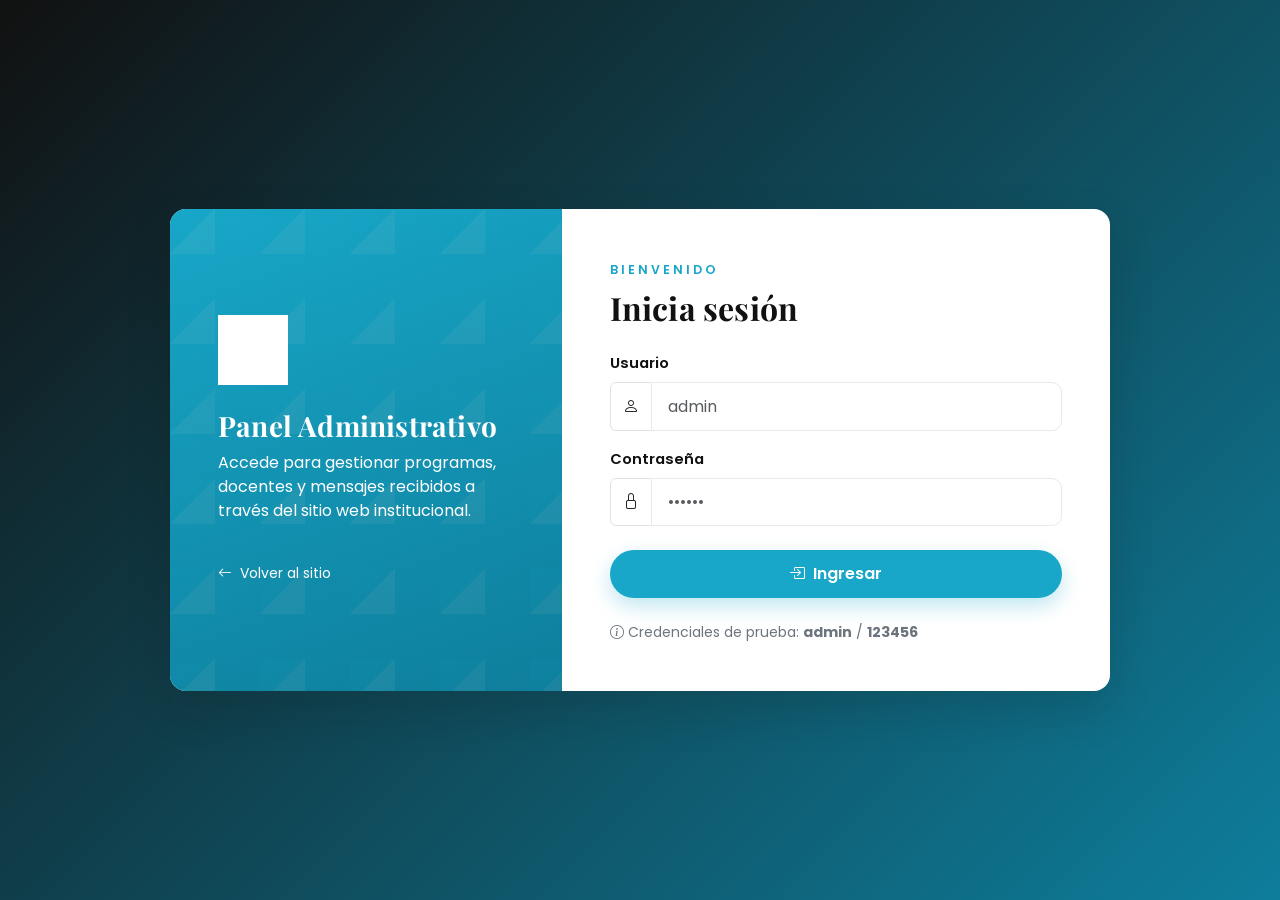
==== portal-educativo/admin.html @ 968bc613 "Add files via upload" ====
<!DOCTYPE html>
<html lang="es">
<head>
<meta charset="UTF-8">
<meta name="viewport" content="width=device-width, initial-scale=1.0">
<title>Panel Administrativo | Insight School</title>
<link rel="icon" href="img/logo.png">
<link href="https://cdn.jsdelivr.net/npm/bootstrap@5.3.3/dist/css/bootstrap.min.css" rel="stylesheet">
<link href="https://cdn.jsdelivr.net/npm/bootstrap-icons@1.11.3/font/bootstrap-icons.css" rel="stylesheet">
<link href="https://fonts.googleapis.com/css2?family=Playfair+Display:wght@600;700;800&family=Poppins:wght@300;400;500;600;700&display=swap" rel="stylesheet">
<link rel="stylesheet" href="css/estilos.css">
</head>
<!-- data-admin="true" activa la protección de sesión en js/app.js -->
<body data-admin="true">

<div id="adminDashboard">

  <!-- ============ SIDEBAR ============ -->
  <aside class="admin-sidebar">
    <div class="d-flex align-items-center gap-2 mb-4 px-1">
      <img src="img/logo.png" alt="Logo" style="height:38px;filter:brightness(0) invert(1);">
      <div>
        <strong class="d-block text-white" style="font-family:var(--fuente-display)">INSIGHT</strong>
        <small class="text-secondary">Panel Admin</small>
      </div>
    </div>
    <nav class="nav flex-column">
      <a href="#seccionResumen" class="active"><i class="bi bi-grid-1x2"></i> Resumen</a>
      <a href="#seccionProgramas"><i class="bi bi-mortarboard"></i> Programas</a>
      <a href="#seccionDocentes"><i class="bi bi-people"></i> Docentes</a>
      <a href="#seccionMensajes"><i class="bi bi-envelope"></i> Mensajes</a>
      <a href="index.html" target="_blank"><i class="bi bi-globe"></i> Ver sitio web</a>
      <button id="btnCerrarSesion" class="btn btn-sm btn-outline-light mt-4 w-100"><i class="bi bi-box-arrow-right me-1"></i> Cerrar sesión</button>
    </nav>
  </aside>

  <!-- ============ CONTENIDO ============ -->
  <main class="admin-content">

    <div class="d-flex justify-content-between align-items-center mb-4">
      <div class="d-flex align-items-center gap-3">
        <button id="btnToggleSidebar" class="btn btn-outline-secondary d-lg-none"><i class="bi bi-list"></i></button>
        <div>
          <h3 class="font-display mb-0">Bienvenido, Administrador</h3>
          <small class="text-secondary">Gestión institucional Insight School</small>
        </div>
      </div>
      <button class="btn-toggle-oscuro"><i class="bi bi-moon-stars-fill"></i></button>
    </div>

    <!-- ===== RESUMEN / KPIs ===== -->
    <section id="seccionResumen" class="mb-5">
      <div class="row g-4">
        <div class="col-md-4">
          <div class="admin-kpi">
            <div class="icon" style="background:var(--turquesa)"><i class="bi bi-mortarboard"></i></div>
            <div><h3 class="mb-0" id="kpiProgramas">0</h3><small class="text-secondary">Total Programas</small></div>
          </div>
        </div>
        <div class="col-md-4">
          <div class="admin-kpi">
            <div class="icon" style="background:var(--tinta)"><i class="bi bi-people"></i></div>
            <div><h3 class="mb-0" id="kpiDocentes">0</h3><small class="text-secondary">Total Docentes</small></div>
          </div>
        </div>
        <div class="col-md-4">
          <div class="admin-kpi">
            <div class="icon" style="background:#c98a2e"><i class="bi bi-envelope"></i></div>
            <div><h3 class="mb-0" id="kpiMensajes">0</h3><small class="text-secondary">Total Mensajes</small></div>
          </div>
        </div>
      </div>
    </section>

    <!-- ===== CRUD PROGRAMAS ===== -->
    <section id="seccionProgramas" class="mb-5">
      <div class="d-flex justify-content-between align-items-center mb-3">
        <h5 class="font-display mb-0"><i class="bi bi-mortarboard text-turquesa me-2"></i>Programas Académicos</h5>
        <button id="btnNuevoPrograma" class="btn-marca btn-sm"><i class="bi bi-plus-lg me-1"></i>Nuevo Programa</button>
      </div>
      <div class="card-marca p-0">
        <div class="table-responsive">
          <table class="table table-marca mb-0">
            <thead><tr><th>ID</th><th>Nombre</th><th>Nivel</th><th>Duración</th><th>Pensión</th><th class="text-end">Acciones</th></tr></thead>
            <tbody id="tablaProgramas"></tbody>
          </table>
        </div>
      </div>
    </section>

    <!-- ===== CRUD DOCENTES ===== -->
    <section id="seccionDocentes" class="mb-5">
      <div class="d-flex justify-content-between align-items-center mb-3">
        <h5 class="font-display mb-0"><i class="bi bi-people text-turquesa me-2"></i>Docentes</h5>
        <button id="btnNuevoDocente" class="btn-marca btn-sm"><i class="bi bi-plus-lg me-1"></i>Nuevo Docente</button>
      </div>
      <div class="card-marca p-0">
        <div class="table-responsive">
          <table class="table table-marca mb-0">
            <thead><tr><th>Foto</th><th>Nombre</th><th>Especialidad</th><th>Experiencia</th><th class="text-end">Acciones</th></tr></thead>
            <tbody id="tablaDocentes"></tbody>
          </table>
        </div>
      </div>
    </section>

    <!-- ===== MENSAJES ===== -->
    <section id="seccionMensajes" class="mb-5">
      <h5 class="font-display mb-3"><i class="bi bi-envelope text-turquesa me-2"></i>Mensajes Recibidos</h5>
      <div class="card-marca p-0">
        <div class="table-responsive">
          <table class="table table-marca mb-0">
            <thead><tr><th>Fecha</th><th>Nombre</th><th>Correo</th><th>Teléfono</th><th>Asunto</th><th>Acciones</th></tr></thead>
            <tbody id="tablaMensajes"></tbody>
          </table>
        </div>
      </div>
    </section>

  </main>
</div>

<!-- ============ MODAL PROGRAMA ============ -->
<div class="modal fade" id="modalPrograma" tabindex="-1">
  <div class="modal-dialog modal-lg">
    <div class="modal-content" style="border-radius:var(--radio)">
      <form id="formPrograma">
        <input type="hidden" id="programaId">
        <div class="modal-header">
          <h5 class="modal-title font-display" id="tituloModalPrograma">Nuevo Programa</h5>
          <button type="button" class="btn-close" data-bs-dismiss="modal"></button>
        </div>
        <div class="modal-body">
          <div class="row g-3">
            <div class="col-md-6">
              <label class="form-label">Nombre del programa</label>
              <input type="text" id="programaNombre" class="form-control" required>
            </div>
            <div class="col-md-6">
              <label class="form-label">Nivel</label>
              <select id="programaNivel" class="form-select" required>
                <option value="Inicial">Inicial</option>
                <option value="Primaria">Primaria</option>
              </select>
            </div>
            <div class="col-md-6">
              <label class="form-label">Duración</label>
              <input type="text" id="programaDuracion" class="form-control" placeholder="Ej. 1 año académico" required>
            </div>
            <div class="col-md-6">
              <label class="form-label">Pensión referencial</label>
              <input type="text" id="programaPension" class="form-control" placeholder="Ej. S/ 450" required>
            </div>
            <div class="col-12">
              <label class="form-label">URL de imagen</label>
              <input type="text" id="programaImg" class="form-control" placeholder="https://...">
            </div>
            <div class="col-12">
              <label class="form-label">Descripción</label>
              <textarea id="programaDescripcion" class="form-control" rows="3" required></textarea>
            </div>
          </div>
        </div>
        <div class="modal-footer">
          <button type="button" class="btn btn-outline-secondary" data-bs-dismiss="modal">Cancelar</button>
          <button type="submit" class="btn-marca">Guardar Programa</button>
        </div>
      </form>
    </div>
  </div>
</div>

<!-- ============ MODAL DOCENTE ============ -->
<div class="modal fade" id="modalDocente" tabindex="-1">
  <div class="modal-dialog modal-lg">
    <div class="modal-content" style="border-radius:var(--radio)">
      <form id="formDocente">
        <input type="hidden" id="docenteId">
        <div class="modal-header">
          <h5 class="modal-title font-display" id="tituloModalDocente">Nuevo Docente</h5>
          <button type="button" class="btn-close" data-bs-dismiss="modal"></button>
        </div>
        <div class="modal-body">
          <div class="row g-3">
            <div class="col-md-6">
              <label class="form-label">Nombre completo</label>
              <input type="text" id="docenteNombre" class="form-control" required>
            </div>
            <div class="col-md-6">
              <label class="form-label">Especialidad</label>
              <input type="text" id="docenteEspecialidad" class="form-control" required>
            </div>
            <div class="col-md-6">
              <label class="form-label">Experiencia</label>
              <input type="text" id="docenteExperiencia" class="form-control" placeholder="Ej. 8 años" required>
            </div>
            <div class="col-md-6">
              <label class="form-label">URL de foto</label>
              <input type="text" id="docenteFoto" class="form-control" placeholder="https://...">
            </div>
            <div class="col-12">
              <label class="form-label">Breve biografía</label>
              <textarea id="docenteBio" class="form-control" rows="3" required></textarea>
            </div>
          </div>
        </div>
        <div class="modal-footer">
          <button type="button" class="btn btn-outline-secondary" data-bs-dismiss="modal">Cancelar</button>
          <button type="submit" class="btn-marca">Guardar Docente</button>
        </div>
      </form>
    </div>
  </div>
</div>

<script src="https://cdn.jsdelivr.net/npm/bootstrap@5.3.3/dist/js/bootstrap.bundle.min.js"></script>
<script src="js/app.js"></script>
</body>
</html>
---- portal-educativo/css/estilos.css ----
/* =====================================================================
   INSIGHT SCHOOL — estilos.css
   Paleta extraída del escudo institucional:
     Turquesa  #18A7C8  -> color de marca / interacción
     Beige     #F2E5CF  -> acento cálido / secciones premium
     Negro     #111111  -> tipografía y contraste
     Blanco    #FFFFFF  -> base
     Gris claro#F7F8FA  -> fondos suaves
   Tipografía: Playfair Display (display, como el wordmark del escudo)
               + Poppins (texto, solicitada en el brief)
   ===================================================================== */

:root{
  /* ---- Paleta de marca ---- */
  --turquesa:        #18A7C8;
  --turquesa-oscuro:  #0E7E9C;
  --turquesa-claro:   #5FC4DD;
  --beige:           #F2E5CF;
  --beige-oscuro:     #E3D2AE;
  --tinta:           #111111;
  --blanco:          #FFFFFF;
  --gris-claro:      #F7F8FA;
  --gris-borde:      #E7E9ED;

  /* ---- Semánticos ---- */
  --bg:        var(--blanco);
  --bg-suave:  var(--gris-claro);
  --texto:     var(--tinta);
  --texto-sec: #555a61;
  --borde:     var(--gris-borde);
  --superficie: var(--blanco);
  --sombra: 0 10px 30px rgba(17,17,17,0.08);
  --sombra-fuerte: 0 18px 45px rgba(17,17,17,0.16);

  --radio: 16px;
  --radio-sm: 10px;
  --transicion: .3s cubic-bezier(.4,0,.2,1);

  --fuente-display: 'Playfair Display', serif;
  --fuente-texto: 'Poppins', sans-serif;
}

/* ---------------- MODO OSCURO ---------------- */
body.modo-oscuro{
  --bg:        #0d1316;
  --bg-suave:  #121a1e;
  --texto:     #f2f3f5;
  --texto-sec: #b7bcc2;
  --borde:     #233038;
  --superficie:#15201f;
  --sombra: 0 10px 30px rgba(0,0,0,0.45);
  --sombra-fuerte: 0 18px 45px rgba(0,0,0,0.55);
}
body.modo-oscuro .navbar{
  background-color: rgba(13,19,22,0.92) !important;
}
body.modo-oscuro .crest-pattern{ opacity:.12; }

/* ---------------- BASE ---------------- */
*{ box-sizing:border-box; }
html{ scroll-behavior:smooth; }
body{
  font-family: var(--fuente-texto);
  background-color: var(--bg);
  color: var(--texto);
  transition: background-color var(--transicion), color var(--transicion);
  overflow-x:hidden;
}
h1,h2,h3,h4,.font-display{
  font-family: var(--fuente-display);
  font-weight:700;
  letter-spacing:.2px;
}
a{ text-decoration:none; }
.text-turquesa{ color: var(--turquesa) !important; }
.bg-turquesa{ background-color: var(--turquesa) !important; }
.bg-beige{ background-color: var(--beige) !important; }
.bg-suave{ background-color: var(--bg-suave) !important; }
.section-pad{ padding: 5.5rem 0; }
.eyebrow{
  font-family: var(--fuente-texto);
  text-transform: uppercase;
  letter-spacing: 3px;
  font-size: .78rem;
  font-weight: 600;
  color: var(--turquesa);
}
.divider-crest{
  width:64px; height:4px; border-radius:4px;
  background: linear-gradient(90deg, var(--turquesa), var(--beige));
  margin: .9rem 0 1.4rem;
}

/* ---------------- MOTIVO DE ESCUDO (firma visual) ----------------
   El logo usa un escudo de 4 cuadrantes alternando turquesa/beige
   con estrella, corona y bombilla. Reutilizamos ese patrón como
   elemento decorativo recurrente (fondos, separadores, footer). */
.crest-pattern{
  position:absolute; inset:0; pointer-events:none; z-index:0;
  background-image:
    linear-gradient(135deg, var(--turquesa) 25%, transparent 25%),
    linear-gradient(135deg, transparent 75%, var(--beige) 75%);
  background-size: 90px 90px;
  background-position: 0 0, 45px 45px;
  opacity:.06;
}
.crest-quad{
  display:inline-grid;
  grid-template-columns: 1fr 1fr;
  grid-template-rows: 1fr 1fr;
  width: 46px; height:46px;
  border-radius: 8px 8px 30% 30%;
  overflow:hidden;
  border: 2px solid var(--tinta);
  flex-shrink:0;
}
.crest-quad span{ display:flex; align-items:center; justify-content:center; font-size:.65rem;}
.crest-quad span:nth-child(1){ background:var(--turquesa); color:#fff;}
.crest-quad span:nth-child(2){ background:var(--beige); color:var(--tinta);}
.crest-quad span:nth-child(3){ background:var(--beige); color:var(--tinta);}
.crest-quad span:nth-child(4){ background:var(--turquesa); color:#fff;}

/* ---------------- NAVBAR ---------------- */
.navbar{
  background-color: rgba(255,255,255,0.92) !important;
  backdrop-filter: blur(10px);
  box-shadow: 0 2px 18px rgba(17,17,17,0.06);
  transition: background-color var(--transicion);
  padding-top:.7rem; padding-bottom:.7rem;
}
.navbar-brand{ display:flex; align-items:center; gap:.6rem; }
.navbar-brand img{ height:46px; width:auto; }
.navbar-brand .brand-text{ font-family: var(--fuente-display); font-weight:700; font-size:1.25rem; color:var(--texto); line-height:1; }
.navbar-brand .brand-text small{ display:block; font-family:var(--fuente-texto); font-size:.62rem; letter-spacing:2px; color:var(--turquesa); font-weight:600;}
.nav-link{
  font-weight:500; color:var(--texto) !important; position:relative; margin:0 .35rem; padding:.5rem .2rem !important;
}
.nav-link::after{
  content:""; position:absolute; left:0; bottom:0; height:2px; width:0; background:var(--turquesa);
  transition:width var(--transicion);
}
.nav-link:hover::after, .nav-link.active::after{ width:100%; }
.nav-link.active{ color:var(--turquesa) !important; }
.btn-toggle-oscuro{
  border:1px solid var(--borde); background:transparent; color:var(--texto);
  width:40px; height:40px; border-radius:50%; display:flex; align-items:center; justify-content:center;
  transition: var(--transicion);
}
.btn-toggle-oscuro:hover{ background:var(--turquesa); color:#fff; border-color:var(--turquesa);}

/* ---------------- BOTONES ---------------- */
.btn-marca{
  background:var(--turquesa); border:none; color:#fff; font-weight:600;
  padding:.75rem 1.8rem; border-radius: 50px; transition: var(--transicion);
  box-shadow: 0 8px 20px rgba(24,167,200,.28);
}
.btn-marca:hover{ background:var(--turquesa-oscuro); color:#fff; transform:translateY(-2px); box-shadow:0 12px 26px rgba(24,167,200,.38); }
.btn-marca-outline{
  background:transparent; border:2px solid var(--blanco); color:var(--blanco); font-weight:600;
  padding:.7rem 1.8rem; border-radius:50px; transition: var(--transicion);
}
.btn-marca-outline:hover{ background:var(--blanco); color:var(--turquesa); }
.btn-beige{
  background:var(--beige); color:var(--tinta); font-weight:600; border:none;
  padding:.75rem 1.8rem; border-radius:50px; transition: var(--transicion);
}
.btn-beige:hover{ background:var(--beige-oscuro); transform:translateY(-2px); }
.btn-volver-arriba{
  position:fixed; right:22px; bottom:90px; width:48px; height:48px; border-radius:50%;
  background:var(--tinta); color:#fff; display:flex; align-items:center; justify-content:center;
  opacity:0; visibility:hidden; transform:translateY(15px); transition:var(--transicion); z-index:999; border:none;
}
.btn-volver-arriba.show{ opacity:1; visibility:visible; transform:translateY(0); }
.btn-whatsapp-flotante{
  position:fixed; right:22px; bottom:22px; width:58px; height:58px; border-radius:50%;
  background:#25D366; color:#fff; display:flex; align-items:center; justify-content:center;
  font-size:1.7rem; box-shadow:0 10px 24px rgba(37,211,102,.4); z-index:999;
  animation: pulso 2.4s infinite;
}
@keyframes pulso{
  0%{ box-shadow:0 0 0 0 rgba(37,211,102,.55);}
  70%{ box-shadow:0 0 0 14px rgba(37,211,102,0);}
  100%{ box-shadow:0 0 0 0 rgba(37,211,102,0);}
}

/* ---------------- HERO ---------------- */
.hero{
  position:relative; overflow:hidden;
  background: linear-gradient(120deg, var(--tinta) 0%, #1c2b30 55%, var(--turquesa-oscuro) 100%);
  color:#fff; padding: 9rem 0 6rem;
}
.hero .eyebrow-light{ color: var(--beige); letter-spacing:3px; font-weight:600; font-size:.8rem; text-transform:uppercase;}
.hero h1{ font-size: clamp(2.4rem, 5vw, 3.8rem); line-height:1.08; }
.hero p.lead{ color:#d9dde0; max-width:560px; }
.hero-img-wrap{ position:relative; }
.hero-img-wrap img{
  border-radius: var(--radio); box-shadow: var(--sombra-fuerte);
  border: 6px solid rgba(255,255,255,.08);
}
.hero-badge{
  position:absolute; bottom:-22px; left:-22px; background:var(--beige); color:var(--tinta);
  padding:1rem 1.3rem; border-radius:var(--radio-sm); box-shadow:var(--sombra-fuerte);
  display:flex; gap:.7rem; align-items:center; font-weight:600;
}

/* página secundaria - banner pequeño */
.page-banner{
  background: linear-gradient(120deg, var(--tinta), var(--turquesa-oscuro));
  color:#fff; padding: 6.5rem 0 3.2rem; position:relative; overflow:hidden;
}
.page-banner h1{ font-size:clamp(2rem,4vw,2.8rem); }
.breadcrumb-marca a{ color: var(--beige); }
.breadcrumb-marca .active{ color:#fff; }

/* ---------------- CARDS ---------------- */
.card-marca{
  border:none; border-radius: var(--radio); overflow:hidden; background:var(--superficie);
  box-shadow: var(--sombra); transition: var(--transicion); height:100%;
}
.card-marca:hover{ transform: translateY(-8px); box-shadow: var(--sombra-fuerte); }
.card-marca img{ height:210px; object-fit:cover; }
.card-icono{
  width:64px; height:64px; border-radius:18px; display:flex; align-items:center; justify-content:center;
  background: var(--beige); color: var(--turquesa-oscuro); font-size:1.6rem; margin-bottom:1rem;
  transition: var(--transicion);
}
.card-marca:hover .card-icono{ background:var(--turquesa); color:#fff; transform:rotate(-6deg) scale(1.05); }

.badge-marca{ background:var(--turquesa); color:#fff; font-weight:500; }
.badge-beige{ background:var(--beige); color:var(--tinta); font-weight:600; }

/* ---------------- TIMELINE (Nosotros) ---------------- */
.timeline{ position:relative; padding-left:2.2rem; border-left:3px solid var(--beige); }
.timeline-item{ position:relative; margin-bottom:2.2rem; }
.timeline-item::before{
  content:""; position:absolute; left:-2.45rem; top:.2rem; width:18px; height:18px; border-radius:50%;
  background:var(--turquesa); border:4px solid var(--bg);
}
.timeline-year{ font-family:var(--fuente-display); color:var(--turquesa-oscuro); font-size:1.3rem; }

/* ---------------- GALERÍA / LIGHTBOX ---------------- */
.galeria-item{ position:relative; overflow:hidden; border-radius: var(--radio-sm); cursor:pointer; }
.galeria-item img{ width:100%; height:240px; object-fit:cover; transition: transform .5s var(--transicion); }
.galeria-item:hover img{ transform: scale(1.12); }
.galeria-overlay{
  position:absolute; inset:0; background: linear-gradient(180deg, transparent 40%, rgba(17,17,17,.78));
  display:flex; align-items:flex-end; padding:1rem; opacity:0; transition: var(--transicion); color:#fff;
}
.galeria-item:hover .galeria-overlay{ opacity:1; }
.filtro-chip{
  border:1px solid var(--borde); background:var(--superficie); color:var(--texto); border-radius:50px;
  padding:.45rem 1.1rem; font-size:.88rem; font-weight:500; transition: var(--transicion); cursor:pointer;
}
.filtro-chip.active, .filtro-chip:hover{ background:var(--turquesa); color:#fff; border-color:var(--turquesa); }

#lightboxOverlay{
  position:fixed; inset:0; background:rgba(10,12,13,.94); z-index:2000; display:none;
  align-items:center; justify-content:center; padding:2rem;
}
#lightboxOverlay img{ max-width:90vw; max-height:85vh; border-radius:12px; box-shadow:0 20px 60px rgba(0,0,0,.5);}
#lightboxOverlay .lightbox-close, #lightboxOverlay .lightbox-nav{
  position:absolute; color:#fff; background:rgba(255,255,255,.12); border:none; border-radius:50%;
  width:48px; height:48px; display:flex; align-items:center; justify-content:center; font-size:1.4rem; cursor:pointer;
}
#lightboxOverlay .lightbox-close{ top:24px; right:24px; }
#lightboxOverlay .lightbox-prev{ left:24px; top:50%; transform:translateY(-50%); }
#lightboxOverlay .lightbox-next{ right:24px; top:50%; transform:translateY(-50%); }

/* ---------------- FOOTER ---------------- */
footer.footer-marca{
  background: var(--tinta); color:#cfd2d6; padding-top:3.5rem; position:relative; overflow:hidden;
}
footer.footer-marca h6{ color:#fff; font-family:var(--fuente-display); letter-spacing:.5px; }
footer.footer-marca a{ color:#cfd2d6; transition:var(--transicion); }
footer.footer-marca a:hover{ color: var(--turquesa-claro); }
footer .footer-bottom{ border-top:1px solid rgba(255,255,255,.08); margin-top:2.5rem; padding:1.2rem 0; font-size:.85rem; color:#9aa0a6;}

/* ---------------- FORMULARIOS ---------------- */
.form-control, .form-select{
  border-radius: var(--radio-sm); border:1.5px solid var(--borde); padding:.7rem 1rem; background:var(--superficie); color:var(--texto);
}
.form-control:focus, .form-select:focus{ border-color: var(--turquesa); box-shadow: 0 0 0 .2rem rgba(24,167,200,.15); }
.form-label{ font-weight:600; font-size:.92rem; }

/* ---------------- ANIMACIONES ---------------- */
.reveal{ opacity:0; transform: translateY(26px); transition: opacity .7s ease, transform .7s ease; }
.reveal.visible{ opacity:1; transform:translateY(0); }
.float-anim{ animation: flotar 5s ease-in-out infinite; }
@keyframes flotar{ 0%,100%{ transform:translateY(0);} 50%{ transform:translateY(-12px);} }

/* ---------------- LOGIN ---------------- */
.login-wrap{
  min-height:100vh; display:flex; align-items:center; justify-content:center;
  background: linear-gradient(135deg, var(--tinta), var(--turquesa-oscuro));
  padding: 2rem;
}
.login-card{
  background:var(--superficie); border-radius: var(--radio); box-shadow: var(--sombra-fuerte);
  max-width: 940px; width:100%; overflow:hidden;
}
.login-side{
  background: linear-gradient(160deg, var(--turquesa), var(--turquesa-oscuro));
  color:#fff; padding:3rem; display:flex; flex-direction:column; justify-content:center; position:relative;
}

/* ---------------- ADMIN ---------------- */
.admin-sidebar{
  background:var(--tinta); color:#cfd2d6; min-height:100vh; width:260px; position:fixed; top:0; left:0; padding:1.6rem 1.1rem; z-index:100;
  transition: transform var(--transicion);
}
.admin-sidebar a{
  color:#cfd2d6; display:flex; align-items:center; gap:.7rem; padding:.7rem .9rem; border-radius:10px; margin-bottom:.3rem; font-weight:500;
}
.admin-sidebar a:hover, .admin-sidebar a.active{ background: rgba(24,167,200,.18); color:#fff; }
.admin-content{ margin-left:260px; padding: 2rem 2.2rem; min-height:100vh; background:var(--bg-suave); }
.admin-kpi{
  background:var(--superficie); border-radius: var(--radio); padding:1.6rem; box-shadow: var(--sombra); display:flex; align-items:center; gap:1rem;
}
.admin-kpi .icon{ width:54px; height:54px; border-radius:14px; display:flex; align-items:center; justify-content:center; font-size:1.5rem; color:#fff;}
.table-marca thead{ background: var(--tinta); color:#fff; }
.table-marca td, .table-marca th{ vertical-align:middle; }

@media (max-width: 991.98px){
  .admin-sidebar{ transform: translateX(-100%); }
  .admin-sidebar.show{ transform: translateX(0); }
  .admin-content{ margin-left:0; }
}

/* ---------------- RESPONSIVE GENERAL ---------------- */
@media (max-width: 767.98px){
  .section-pad{ padding: 3.6rem 0; }
  .hero{ padding: 7.5rem 0 4rem; text-align:center; }
  .hero p.lead{ margin-left:auto; margin-right:auto; }
  .hero-badge{ left:50%; transform:translateX(-50%); bottom:-18px; }
}

/* Contador de visitas - mini chip en footer */
.chip-visitas{
  display:inline-flex; align-items:center; gap:.4rem; background:rgba(255,255,255,.06); color:#cfd2d6;
  padding:.4rem .9rem; border-radius:50px; font-size:.82rem;
}
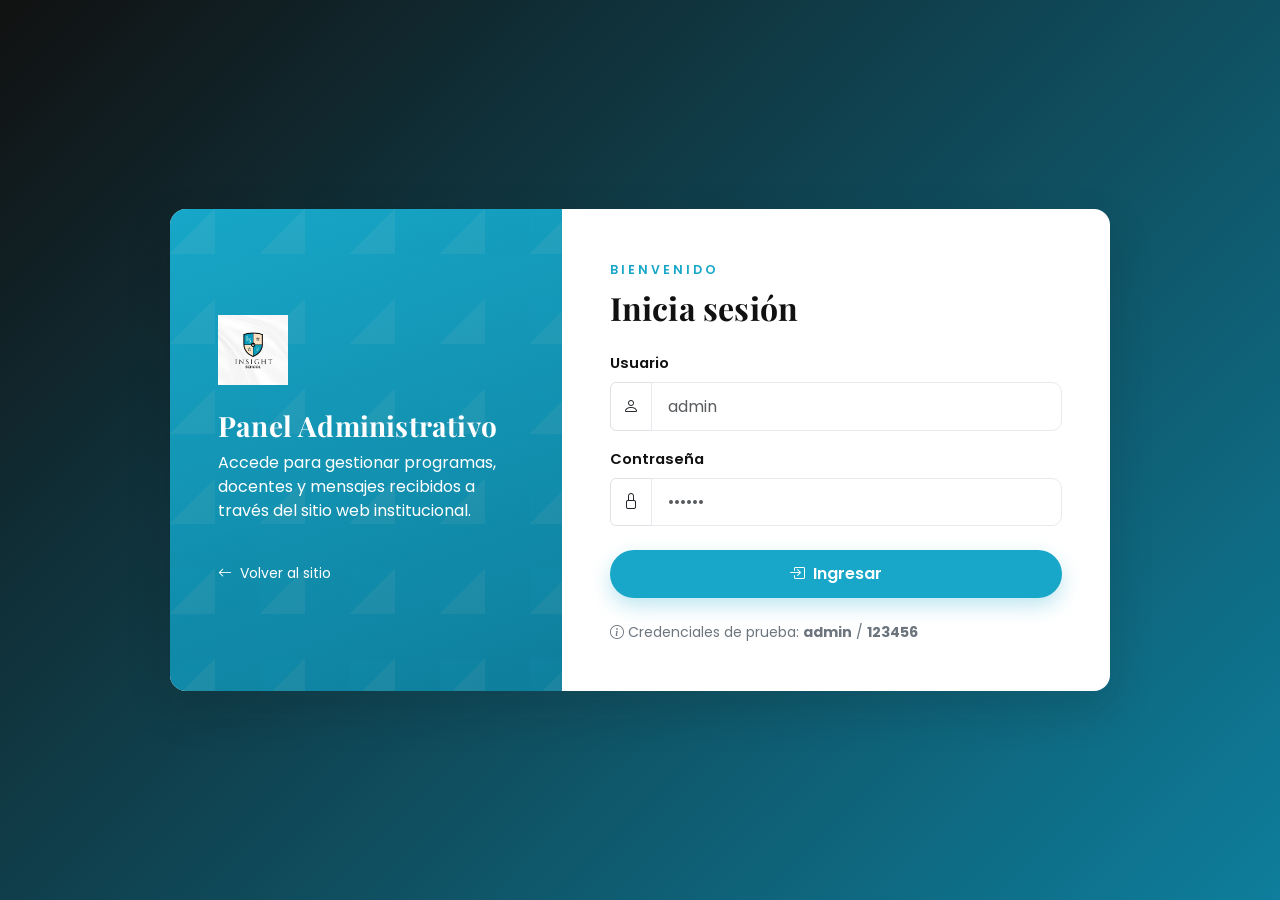
==== commit 88ebd771: "cambios" ====
--- a/portal-educativo/admin.html
+++ b/portal-educativo/admin.html
@@ -18,7 +18,7 @@
   <!-- ============ SIDEBAR ============ -->
   <aside class="admin-sidebar">
     <div class="d-flex align-items-center gap-2 mb-4 px-1">
-      <img src="img/logo.png" alt="Logo" style="height:38px;filter:brightness(0) invert(1);">
+      <img src="img/logo.png" alt="Logo" style="height:38px;">
       <div>
         <strong class="d-block text-white" style="font-family:var(--fuente-display)">INSIGHT</strong>
         <small class="text-secondary">Panel Admin</small>
